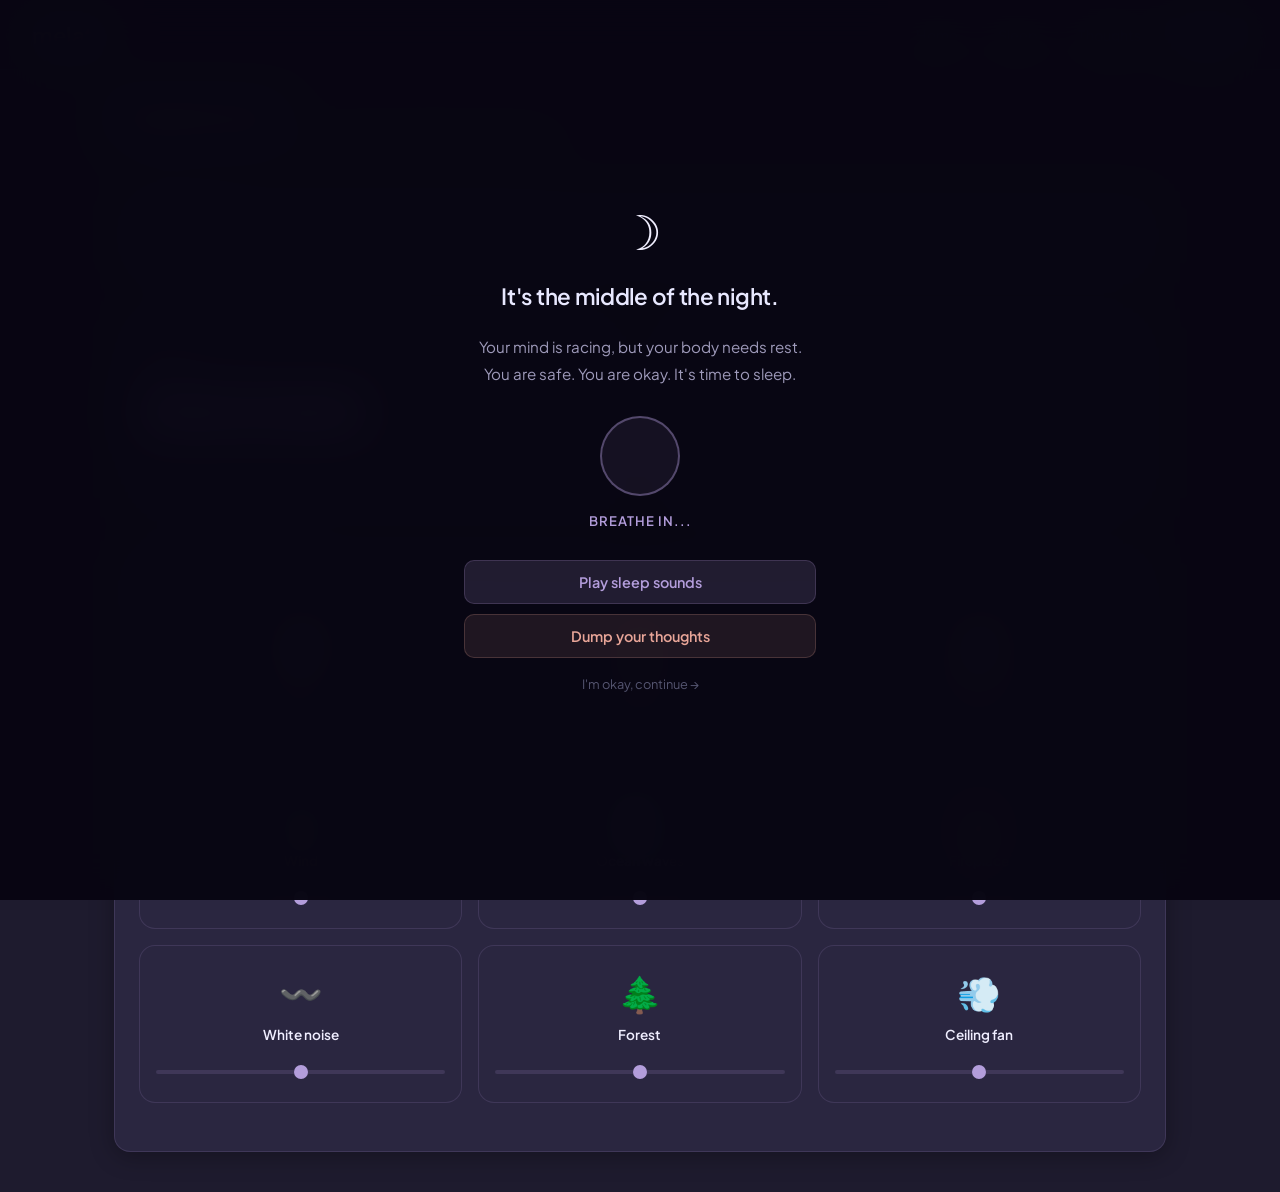
==== sound-room.html @ 8838c9f6 "initial commit" ====
<!DOCTYPE html>
<html lang="en">
<head>
  <meta charset="UTF-8"/>
  <meta name="viewport" content="width=device-width, initial-scale=1.0"/>
  <title>Melato — Sound Room</title>
  <link rel="stylesheet" href="style.css"/>
  <style>
    .sound-grid {
      display: grid;
      grid-template-columns: repeat(3, 1fr);
      gap: 16px;
      margin-bottom: 24px;
    }

    .sound-card {
      background: var(--bg-card);
      border: 1px solid var(--border);
      border-radius: var(--radius);
      padding: 24px 16px;
      text-align: center;
      cursor: pointer;
      transition: all 0.25s;
      position: relative;
      overflow: hidden;
      user-select: none;
    }

    .sound-card::before {
      content: '';
      position: absolute;
      inset: 0;
      background: var(--accent-glow);
      opacity: 0;
      transition: opacity 0.25s;
    }

    .sound-card:hover::before { opacity: 1; }

    .sound-card.playing {
      border-color: rgba(179,157,219,0.5);
      background: var(--bg-card-hover);
    }

    .sound-card.playing::before { opacity: 1; }

    .sound-emoji {
      font-size: 2.2rem;
      margin-bottom: 10px;
      display: block;
      position: relative;
      z-index: 1;
    }

    .sound-name {
      font-size: 0.85rem;
      font-weight: 600;
      color: var(--text);
      margin-bottom: 14px;
      position: relative;
      z-index: 1;
    }

    .sound-vol {
      width: 100%;
      position: relative;
      z-index: 1;
    }

    .vol-slider {
      -webkit-appearance: none;
      appearance: none;
      width: 100%;
      height: 4px;
      border-radius: 2px;
      background: var(--border);
      outline: none;
      border: none;
      padding: 0;
      cursor: pointer;
    }

    .vol-slider::-webkit-slider-thumb {
      -webkit-appearance: none;
      width: 14px; height: 14px;
      border-radius: 50%;
      background: var(--accent);
      cursor: pointer;
      transition: transform 0.15s;
    }

    .vol-slider::-webkit-slider-thumb:hover { transform: scale(1.3); }

    .playing-indicator {
      display: none;
      align-items: center;
      justify-content: center;
      gap: 3px;
      margin-bottom: 8px;
      position: relative;
      z-index: 1;
    }

    .sound-card.playing .playing-indicator { display: flex; }

    .bar {
      width: 3px;
      border-radius: 2px;
      background: var(--accent);
      animation: bounce 0.8s ease-in-out infinite;
    }

    .bar:nth-child(1) { height: 8px;  animation-delay: 0s; }
    .bar:nth-child(2) { height: 14px; animation-delay: 0.15s; }
    .bar:nth-child(3) { height: 10px; animation-delay: 0.3s; }
    .bar:nth-child(4) { height: 16px; animation-delay: 0.1s; }
    .bar:nth-child(5) { height: 8px;  animation-delay: 0.25s; }

    @keyframes bounce {
      0%, 100% { transform: scaleY(0.5); opacity: 0.6; }
      50%       { transform: scaleY(1);   opacity: 1; }
    }

    .master-row {
      display: flex;
      align-items: center;
      gap: 16px;
      margin-bottom: 12px;
    }

    .master-row label {
      text-transform: none;
      letter-spacing: 0;
      font-size: 0.9rem;
      font-weight: 600;
      color: var(--text);
      margin: 0;
      min-width: 80px;
    }

    .timer-row {
      display: flex;
      gap: 10px;
      flex-wrap: wrap;
    }

    .timer-btn {
      padding: 8px 18px;
      border-radius: 100px;
      border: 1px solid var(--border);
      background: transparent;
      color: var(--text-muted);
      font-family: var(--font);
      font-size: 0.82rem;
      font-weight: 600;
      cursor: pointer;
      transition: all 0.2s;
    }

    .timer-btn:hover { background: var(--accent-glow); color: var(--accent); border-color: var(--accent); }
    .timer-btn.active { background: var(--accent-glow); color: var(--accent); border-color: var(--accent); }

    .timer-display {
      text-align: center;
      padding: 16px;
      font-size: 2.5rem;
      font-weight: 700;
      color: var(--accent);
      letter-spacing: -1px;
    }

    .timer-label {
      text-align: center;
      font-size: 0.8rem;
      color: var(--text-muted);
      margin-top: -8px;
      margin-bottom: 8px;
    }

    .now-playing {
      display: flex;
      align-items: center;
      gap: 10px;
      flex-wrap: wrap;
    }

    .np-chip {
      display: inline-flex;
      align-items: center;
      gap: 6px;
      background: var(--accent-glow);
      border: 1px solid var(--border);
      border-radius: 100px;
      padding: 5px 12px;
      font-size: 0.78rem;
      color: var(--accent);
      font-weight: 600;
    }

    @media (max-width: 768px) {
      .sound-grid { grid-template-columns: repeat(2, 1fr); }
    }

    @media (max-width: 400px) {
      .sound-grid { grid-template-columns: repeat(2, 1fr); }
    }
  </style>
</head>
<body>

  <nav class="navbar">
    <a href="index.html" class="navbar-logo">mela<span>to</span></a>
    <ul class="navbar-links">
      <li><a href="index.html">Home</a></li>
      <li><a href="sleep-tracker.html">Sleep</a></li>
      <li><a href="thought-dump.html">Thoughts</a></li>
      <li><a href="sound-room.html" class="active">Sounds</a></li>
    </ul>
  </nav>

  <main class="page">
    <div class="page-header">
      <h1>Sound room</h1>
      <p>Mix ambient sounds to create your perfect sleep environment.</p>
    </div>

    <!-- Now playing -->
    <div class="card" style="margin-bottom: 20px;">
      <p class="card-title">Now playing</p>
      <div class="now-playing" id="now-playing">
        <span style="color:var(--text-muted); font-size:0.9rem;">No sounds playing — pick one below</span>
      </div>
    </div>

    <!-- Master volume + timer -->
    <div class="grid-2" style="margin-bottom: 20px;">
      <div class="card">
        <p class="card-title">Master volume</p>
        <div class="master-row">
          <label>Volume</label>
          <input type="range" class="vol-slider" id="master-vol" min="0" max="1" step="0.01" value="0.8" oninput="setMasterVol(this.value)" style="background: var(--border); border: none; padding: 0;"/>
        </div>
        <div style="display:flex; gap:10px; margin-top:12px;">
          <button class="btn btn-primary" style="flex:1; font-size:0.85rem;" onclick="stopAll()">Stop all</button>
          <button class="btn btn-ghost" style="flex:1; font-size:0.85rem;" onclick="playAll()">Play all</button>
        </div>
      </div>

      <div class="card">
        <p class="card-title">Sleep timer</p>
        <div class="timer-display" id="timer-display">—</div>
        <div class="timer-label" id="timer-label">Choose how long to play</div>
        <div class="timer-row">
          <button class="timer-btn" onclick="setTimer(15)">15 min</button>
          <button class="timer-btn" onclick="setTimer(30)">30 min</button>
          <button class="timer-btn" onclick="setTimer(45)">45 min</button>
          <button class="timer-btn" onclick="setTimer(60)">60 min</button>
          <button class="timer-btn" onclick="cancelTimer()">Cancel</button>
        </div>
      </div>
    </div>

    <!-- Sound cards -->
    <div class="card">
      <p class="card-title">Choose your sounds</p>
      <div class="sound-grid" id="sound-grid">
        <!-- JS renders these -->
      </div>
    </div>
  </main>

  <nav class="bottom-nav">
    <div class="bottom-nav-inner">
      <a href="index.html" class="bottom-nav-item">
        <svg viewBox="0 0 24 24"><path d="M3 9l9-7 9 7v11a2 2 0 0 1-2 2H5a2 2 0 0 1-2-2z"/><polyline points="9,22 9,12 15,12 15,22"/></svg>
        Home
      </a>
      <a href="sleep-tracker.html" class="bottom-nav-item">
        <svg viewBox="0 0 24 24"><path d="M12 2a10 10 0 1 0 10 10"/><path d="M12 6v6l4 2"/></svg>
        Sleep
      </a>
      <a href="thought-dump.html" class="bottom-nav-item">
        <svg viewBox="0 0 24 24"><path d="M14 2H6a2 2 0 0 0-2 2v16a2 2 0 0 0 2 2h12a2 2 0 0 0 2-2V8z"/><polyline points="14,2 14,8 20,8"/></svg>
        Thoughts
      </a>
      <a href="sound-room.html" class="bottom-nav-item active">
        <svg viewBox="0 0 24 24"><path d="M9 18V5l12-2v13"/><circle cx="6" cy="18" r="3"/><circle cx="18" cy="16" r="3"/></svg>
        Sounds
      </a>
    </div>
  </nav>

  <script src="script.js"></script>
  <script>
    const SOUNDS = [
      { id: 'rain',       name: 'Heavy rain',     emoji: '🌧️', freq: 100, type: 'noise' },
      { id: 'drizzle',    name: 'Light drizzle',  emoji: '🌦️', freq: 200, type: 'noise' },
      { id: 'thunder',    name: 'Distant thunder', emoji: '⛈️', freq: 60,  type: 'noise' },
      { id: 'wind',       name: 'Wind',            emoji: '🍃', freq: 400, type: 'noise' },
      { id: 'waves',      name: 'Ocean waves',     emoji: '🌊', freq: 80,  type: 'noise' },
      { id: 'fire',       name: 'Fireplace',       emoji: '🔥', freq: 300, type: 'noise' },
      { id: 'whitenoise', name: 'White noise',     emoji: '〰️', freq: 0,   type: 'white' },
      { id: 'forest',     name: 'Forest',          emoji: '🌲', freq: 500, type: 'noise' },
      { id: 'fan',        name: 'Ceiling fan',     emoji: '💨', freq: 120, type: 'noise' },
    ];

    const ctx = new (window.AudioContext || window.webkitAudioContext)();
    const nodes = {};
    let masterGain = ctx.createGain();
    masterGain.gain.value = 0.8;
    masterGain.connect(ctx.destination);
    let timerInterval = null;
    let timerSecs = 0;

    function createNoise(sound, vol) {
      const bufferSize = 4096;
      const buffer = ctx.createBuffer(1, bufferSize, ctx.sampleRate);
      const data = buffer.getChannelData(0);
      for (let i = 0; i < bufferSize; i++) data[i] = Math.random() * 2 - 1;
      const source = ctx.createBufferSource();
      source.buffer = buffer;
      source.loop = true;

      const gainNode = ctx.createGain();
      gainNode.gain.value = vol;

      if (sound.type === 'noise' && sound.freq > 0) {
        const filter = ctx.createBiquadFilter();
        filter.type = sound.id === 'wind' ? 'bandpass' : 'lowpass';
        filter.frequency.value = sound.freq;
        filter.Q.value = sound.id === 'waves' ? 0.5 : 1;
        source.connect(filter);
        filter.connect(gainNode);
      } else {
        source.connect(gainNode);
      }

      gainNode.connect(masterGain);
      source.start();
      return { source, gainNode };
    }

    function toggleSound(id) {
      if (ctx.state === 'suspended') ctx.resume();
      if (nodes[id]) {
        nodes[id].source.stop();
        nodes[id].gainNode.disconnect();
        delete nodes[id];
        document.getElementById('card-' + id).classList.remove('playing');
      } else {
        const sound = SOUNDS.find(s => s.id === id);
        const vol = parseFloat(document.getElementById('vol-' + id).value);
        nodes[id] = createNoise(sound, vol);
        document.getElementById('card-' + id).classList.add('playing');
      }
      updateNowPlaying();
    }

    function setVol(id, val) {
      if (nodes[id]) nodes[id].gainNode.gain.value = parseFloat(val);
    }

    function setMasterVol(val) {
      masterGain.gain.value = parseFloat(val);
    }

    function stopAll() {
      Object.keys(nodes).forEach(id => {
        nodes[id].source.stop();
        nodes[id].gainNode.disconnect();
        delete nodes[id];
        document.getElementById('card-' + id).classList.remove('playing');
      });
      updateNowPlaying();
    }

    function playAll() {
      if (ctx.state === 'suspended') ctx.resume();
      SOUNDS.forEach(s => {
        if (!nodes[s.id]) {
          const vol = parseFloat(document.getElementById('vol-' + s.id).value);
          nodes[s.id] = createNoise(s, vol * 0.3);
          document.getElementById('card-' + s.id).classList.add('playing');
        }
      });
      updateNowPlaying();
    }

    function updateNowPlaying() {
      const playing = SOUNDS.filter(s => nodes[s.id]);
      const el = document.getElementById('now-playing');
      if (!playing.length) {
        el.innerHTML = '<span style="color:var(--text-muted); font-size:0.9rem;">No sounds playing — pick one below</span>';
      } else {
        el.innerHTML = playing.map(s =>
          `<span class="np-chip">${s.emoji} ${s.name}</span>`
        ).join('');
      }
    }

    function setTimer(mins) {
      if (timerInterval) clearInterval(timerInterval);
      timerSecs = mins * 60;
      document.querySelectorAll('.timer-btn').forEach(b => b.classList.remove('active'));
      event.target.classList.add('active');
      updateTimerDisplay();
      timerInterval = setInterval(() => {
        timerSecs--;
        updateTimerDisplay();
        if (timerSecs <= 0) {
          clearInterval(timerInterval);
          timerInterval = null;
          fadeSoundsOut();
        }
      }, 1000);
    }

    function cancelTimer() {
      if (timerInterval) clearInterval(timerInterval);
      timerInterval = null;
      timerSecs = 0;
      document.getElementById('timer-display').textContent = '—';
      document.getElementById('timer-label').textContent = 'Choose how long to play';
      document.querySelectorAll('.timer-btn').forEach(b => b.classList.remove('active'));
    }

    function updateTimerDisplay() {
      const m = Math.floor(timerSecs / 60);
      const s = timerSecs % 60;
      document.getElementById('timer-display').textContent =
        String(m).padStart(2,'0') + ':' + String(s).padStart(2,'0');
      document.getElementById('timer-label').textContent = 'Sounds will fade when timer ends';
    }

    function fadeSoundsOut() {
      const fadeTime = 5;
      Object.keys(nodes).forEach(id => {
        nodes[id].gainNode.gain.linearRampToValueAtTime(0, ctx.currentTime + fadeTime);
      });
      setTimeout(stopAll, fadeTime * 1000 + 200);
    }

    // Render sound cards
    const grid = document.getElementById('sound-grid');
    grid.innerHTML = SOUNDS.map(s => `
      <div class="sound-card" id="card-${s.id}" onclick="toggleSound('${s.id}')">
        <div class="playing-indicator">
          <div class="bar"></div><div class="bar"></div><div class="bar"></div>
          <div class="bar"></div><div class="bar"></div>
        </div>
        <span class="sound-emoji">${s.emoji}</span>
        <div class="sound-name">${s.name}</div>
        <div class="sound-vol" onclick="event.stopPropagation()">
          <input type="range" class="vol-slider" id="vol-${s.id}"
            min="0" max="1" step="0.01" value="0.5"
            oninput="setVol('${s.id}', this.value)"/>
        </div>
      </div>`).join('');
  </script>
</body>
</html>
---- style.css ----
@import url('https://fonts.googleapis.com/css2?family=Plus+Jakarta+Sans:wght@300;400;500;600;700&display=swap');

* {
  margin: 0;
  padding: 0;
  box-sizing: border-box;
}

:root {
  --bg: #1e1b2e;
  --bg-card: #2a2640;
  --bg-card-hover: #312d4e;
  --accent: #b39ddb;
  --accent-2: #e8a598;
  --accent-glow: rgba(179, 157, 219, 0.15);
  --text: #f0eeff;
  --text-muted: #9e9aba;
  --border: rgba(179, 157, 219, 0.15);
  --radius: 16px;
  --radius-sm: 10px;
  --shadow: 0 4px 24px rgba(0,0,0,0.3);
  --nav-height: 70px;
  --bottom-nav-height: 72px;
  --font: 'Plus Jakarta Sans', sans-serif;
}

html, body {
  background: var(--bg);
  color: var(--text);
  font-family: var(--font);
  min-height: 100vh;
  overflow-x: hidden;
}

::-webkit-scrollbar { width: 6px; }
::-webkit-scrollbar-track { background: var(--bg); }
::-webkit-scrollbar-thumb { background: var(--border); border-radius: 10px; }

.navbar {
  position: fixed;
  top: 0; left: 0; right: 0;
  height: var(--nav-height);
  background: rgba(30, 27, 46, 0.85);
  backdrop-filter: blur(16px);
  -webkit-backdrop-filter: blur(16px);
  border-bottom: 1px solid var(--border);
  display: flex;
  align-items: center;
  justify-content: space-between;
  padding: 0 32px;
  z-index: 100;
}

.navbar-logo {
  font-size: 1.4rem;
  font-weight: 700;
  color: var(--text);
  text-decoration: none;
  letter-spacing: -0.5px;
}

.navbar-logo span { color: var(--accent); }

.navbar-links {
  display: flex;
  gap: 8px;
  list-style: none;
}

.navbar-links a {
  text-decoration: none;
  color: var(--text-muted);
  font-size: 0.9rem;
  font-weight: 500;
  padding: 8px 16px;
  border-radius: var(--radius-sm);
  transition: all 0.2s;
}

.navbar-links a:hover,
.navbar-links a.active {
  color: var(--text);
  background: var(--accent-glow);
}

.navbar-links a.active { color: var(--accent); }

.bottom-nav {
  display: none;
  position: fixed;
  bottom: 0; left: 0; right: 0;
  height: var(--bottom-nav-height);
  background: rgba(30, 27, 46, 0.95);
  backdrop-filter: blur(16px);
  -webkit-backdrop-filter: blur(16px);
  border-top: 1px solid var(--border);
  z-index: 100;
  padding: 0 8px;
}

.bottom-nav-inner {
  display: flex;
  justify-content: space-around;
  align-items: center;
  height: 100%;
}

.bottom-nav-item {
  display: flex;
  flex-direction: column;
  align-items: center;
  gap: 4px;
  text-decoration: none;
  color: var(--text-muted);
  font-size: 0.7rem;
  font-weight: 500;
  padding: 8px 12px;
  border-radius: var(--radius-sm);
  transition: all 0.2s;
  flex: 1;
}

.bottom-nav-item svg {
  width: 22px;
  height: 22px;
  stroke: currentColor;
  fill: none;
  stroke-width: 1.8;
  stroke-linecap: round;
  stroke-linejoin: round;
}

.bottom-nav-item:hover,
.bottom-nav-item.active { color: var(--accent); }

.page {
  min-height: 100vh;
  padding-top: calc(var(--nav-height) + 24px);
  padding-bottom: 40px;
  padding-left: 24px;
  padding-right: 24px;
  max-width: 1100px;
  margin: 0 auto;
}

.card {
  background: var(--bg-card);
  border-radius: var(--radius);
  border: 1px solid var(--border);
  padding: 24px;
  box-shadow: var(--shadow);
  transition: background 0.2s, transform 0.2s;
}

.card:hover { background: var(--bg-card-hover); }

.card-title {
  font-size: 0.75rem;
  font-weight: 600;
  text-transform: uppercase;
  letter-spacing: 1px;
  color: var(--text-muted);
  margin-bottom: 16px;
}

.grid-2 { display: grid; grid-template-columns: repeat(2, 1fr); gap: 20px; }
.grid-3 { display: grid; grid-template-columns: repeat(3, 1fr); gap: 20px; }

.btn {
  display: inline-flex;
  align-items: center;
  justify-content: center;
  gap: 8px;
  padding: 12px 24px;
  border-radius: var(--radius-sm);
  font-family: var(--font);
  font-size: 0.9rem;
  font-weight: 600;
  cursor: pointer;
  border: none;
  transition: all 0.2s;
  text-decoration: none;
}

.btn-primary { background: var(--accent); color: #1e1b2e; }
.btn-primary:hover { opacity: 0.9; transform: translateY(-1px); }
.btn-ghost { background: transparent; color: var(--text-muted); border: 1px solid var(--border); }
.btn-ghost:hover { background: var(--accent-glow); color: var(--text); }

input, textarea, select {
  font-family: var(--font);
  background: rgba(255,255,255,0.05);
  border: 1px solid var(--border);
  border-radius: var(--radius-sm);
  color: var(--text);
  padding: 12px 16px;
  font-size: 0.9rem;
  width: 100%;
  transition: border-color 0.2s;
  outline: none;
}

input:focus, textarea:focus, select:focus { border-color: var(--accent); }
input::placeholder, textarea::placeholder { color: var(--text-muted); }

label {
  display: block;
  font-size: 0.8rem;
  font-weight: 600;
  color: var(--text-muted);
  margin-bottom: 6px;
  text-transform: uppercase;
  letter-spacing: 0.5px;
}

.form-group { margin-bottom: 16px; }

.page-header { margin-bottom: 32px; }
.page-header h1 { font-size: 1.8rem; font-weight: 700; color: var(--text); letter-spacing: -0.5px; }
.page-header p { color: var(--text-muted); margin-top: 6px; font-size: 0.95rem; }

.stat-pill {
  display: inline-flex;
  align-items: center;
  gap: 6px;
  background: var(--accent-glow);
  border: 1px solid var(--border);
  border-radius: 100px;
  padding: 6px 14px;
  font-size: 0.8rem;
  color: var(--accent);
  font-weight: 600;
}

.glass {
  background: rgba(42, 38, 64, 0.6);
  backdrop-filter: blur(20px);
  -webkit-backdrop-filter: blur(20px);
  border: 1px solid rgba(179, 157, 219, 0.2);
  border-radius: var(--radius);
}

@media (max-width: 768px) {
  .navbar { display: none; }
  .bottom-nav { display: flex; }
  .page {
    padding-top: 24px;
    padding-bottom: calc(var(--bottom-nav-height) + 24px);
    padding-left: 16px;
    padding-right: 16px;
  }
  .grid-2, .grid-3 { grid-template-columns: 1fr; }
  .page-header h1 { font-size: 1.4rem; }
}
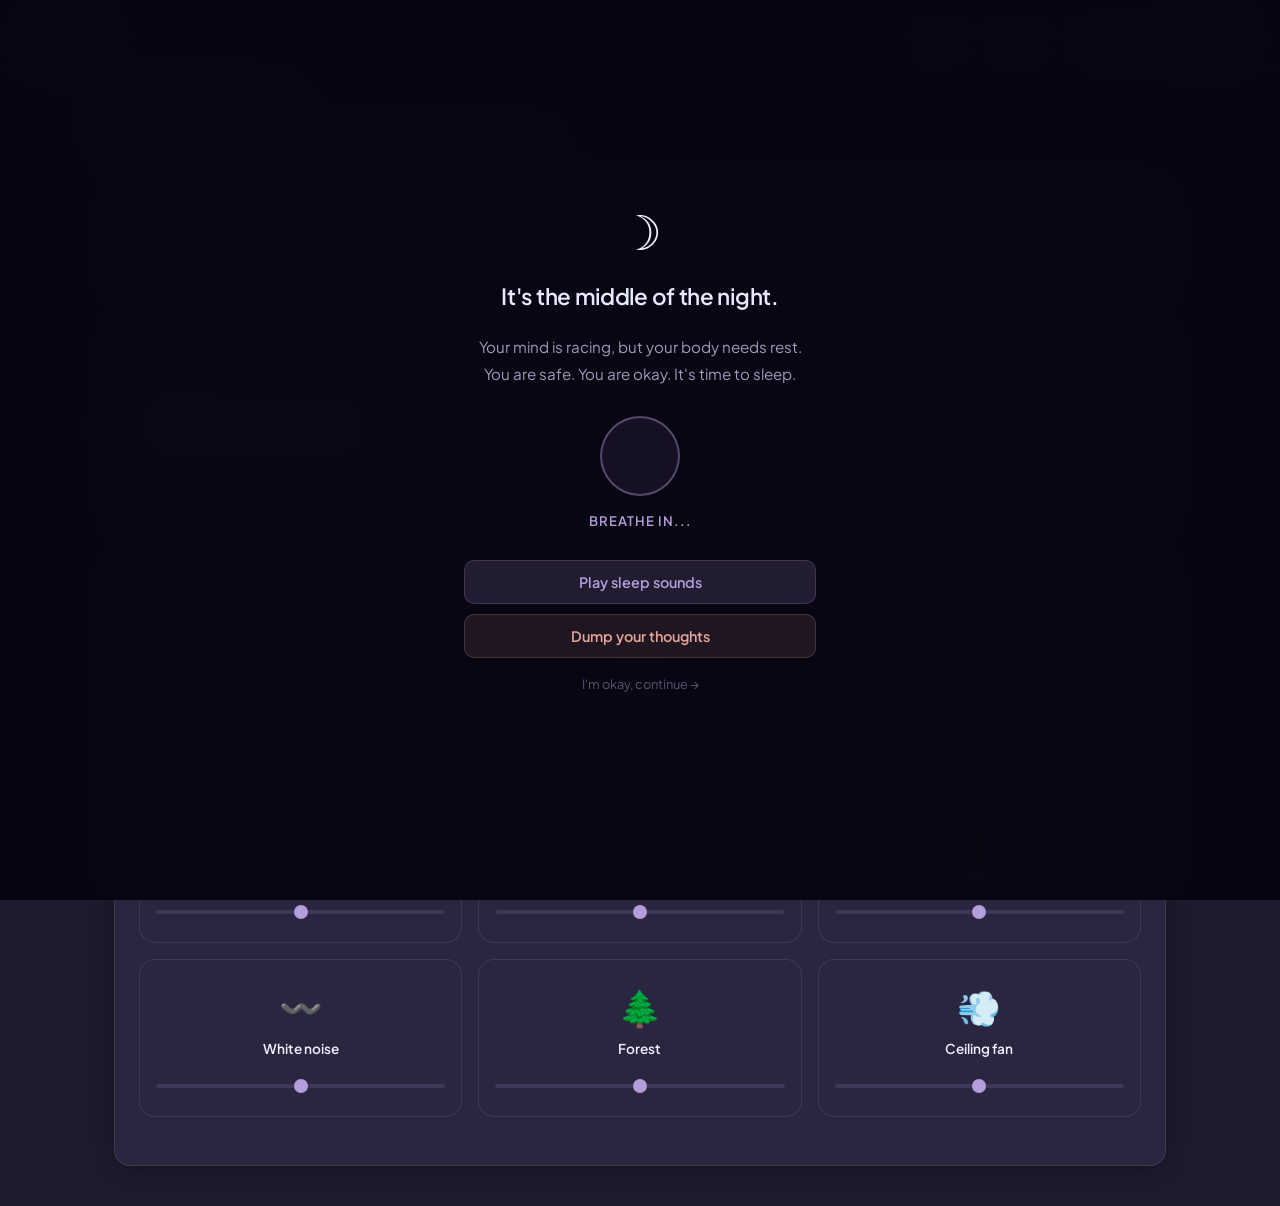
==== commit 6670a969: "Fix HTML formatting and update sound frequencies" ====
--- a/sound-room.html
+++ b/sound-room.html
@@ -182,6 +182,7 @@
       align-items: center;
       gap: 10px;
       flex-wrap: wrap;
+      min-height: 32px;
     }
 
     .np-chip {
@@ -200,10 +201,6 @@
     @media (max-width: 768px) {
       .sound-grid { grid-template-columns: repeat(2, 1fr); }
     }
-
-    @media (max-width: 400px) {
-      .sound-grid { grid-template-columns: repeat(2, 1fr); }
-    }
   </style>
 </head>
 <body>
@@ -224,7 +221,6 @@
       <p>Mix ambient sounds to create your perfect sleep environment.</p>
     </div>
 
-    <!-- Now playing -->
     <div class="card" style="margin-bottom: 20px;">
       <p class="card-title">Now playing</p>
       <div class="now-playing" id="now-playing">
@@ -232,13 +228,14 @@
       </div>
     </div>
 
-    <!-- Master volume + timer -->
     <div class="grid-2" style="margin-bottom: 20px;">
       <div class="card">
         <p class="card-title">Master volume</p>
         <div class="master-row">
           <label>Volume</label>
-          <input type="range" class="vol-slider" id="master-vol" min="0" max="1" step="0.01" value="0.8" oninput="setMasterVol(this.value)" style="background: var(--border); border: none; padding: 0;"/>
+          <input type="range" class="vol-slider" id="master-vol" min="0" max="1" step="0.01" value="0.8"
+            oninput="setMasterVol(this.value)"
+            style="background: var(--border); border: none; padding: 0;"/>
         </div>
         <div style="display:flex; gap:10px; margin-top:12px;">
           <button class="btn btn-primary" style="flex:1; font-size:0.85rem;" onclick="stopAll()">Stop all</button>
@@ -251,21 +248,18 @@
         <div class="timer-display" id="timer-display">—</div>
         <div class="timer-label" id="timer-label">Choose how long to play</div>
         <div class="timer-row">
-          <button class="timer-btn" onclick="setTimer(15)">15 min</button>
-          <button class="timer-btn" onclick="setTimer(30)">30 min</button>
-          <button class="timer-btn" onclick="setTimer(45)">45 min</button>
-          <button class="timer-btn" onclick="setTimer(60)">60 min</button>
+          <button class="timer-btn" onclick="setTimer(15, this)">15 min</button>
+          <button class="timer-btn" onclick="setTimer(30, this)">30 min</button>
+          <button class="timer-btn" onclick="setTimer(45, this)">45 min</button>
+          <button class="timer-btn" onclick="setTimer(60, this)">60 min</button>
           <button class="timer-btn" onclick="cancelTimer()">Cancel</button>
         </div>
       </div>
     </div>
 
-    <!-- Sound cards -->
     <div class="card">
       <p class="card-title">Choose your sounds</p>
-      <div class="sound-grid" id="sound-grid">
-        <!-- JS renders these -->
-      </div>
+      <div class="sound-grid" id="sound-grid"></div>
     </div>
   </main>
 
@@ -293,15 +287,15 @@
   <script src="script.js"></script>
   <script>
     const SOUNDS = [
-      { id: 'rain',       name: 'Heavy rain',     emoji: '🌧️', freq: 100, type: 'noise' },
-      { id: 'drizzle',    name: 'Light drizzle',  emoji: '🌦️', freq: 200, type: 'noise' },
-      { id: 'thunder',    name: 'Distant thunder', emoji: '⛈️', freq: 60,  type: 'noise' },
-      { id: 'wind',       name: 'Wind',            emoji: '🍃', freq: 400, type: 'noise' },
-      { id: 'waves',      name: 'Ocean waves',     emoji: '🌊', freq: 80,  type: 'noise' },
-      { id: 'fire',       name: 'Fireplace',       emoji: '🔥', freq: 300, type: 'noise' },
-      { id: 'whitenoise', name: 'White noise',     emoji: '〰️', freq: 0,   type: 'white' },
-      { id: 'forest',     name: 'Forest',          emoji: '🌲', freq: 500, type: 'noise' },
-      { id: 'fan',        name: 'Ceiling fan',     emoji: '💨', freq: 120, type: 'noise' },
+      { id: 'rain',       name: 'Heavy rain',      emoji: '🌧️', freq: 800,  filterType: 'lowpass' },
+      { id: 'drizzle',    name: 'Light drizzle',   emoji: '🌦️', freq: 2000, filterType: 'lowpass' },
+      { id: 'thunder',    name: 'Distant thunder', emoji: '⛈️', freq: 150,  filterType: 'lowpass' },
+      { id: 'wind',       name: 'Wind',            emoji: '🍃', freq: 600,  filterType: 'bandpass' },
+      { id: 'waves',      name: 'Ocean waves',     emoji: '🌊', freq: 300,  filterType: 'lowpass' },
+      { id: 'fire',       name: 'Fireplace',       emoji: '🔥', freq: 1200, filterType: 'lowpass' },
+      { id: 'whitenoise', name: 'White noise',     emoji: '〰️', freq: 0,    filterType: 'none' },
+      { id: 'forest',     name: 'Forest',          emoji: '🌲', freq: 2500, filterType: 'highpass' },
+      { id: 'fan',        name: 'Ceiling fan',     emoji: '💨', freq: 400,  filterType: 'bandpass' },
     ];
 
     const ctx = new (window.AudioContext || window.webkitAudioContext)();
@@ -313,10 +307,11 @@
     let timerSecs = 0;
 
     function createNoise(sound, vol) {
-      const bufferSize = 4096;
+      const bufferSize = ctx.sampleRate * 2;
       const buffer = ctx.createBuffer(1, bufferSize, ctx.sampleRate);
       const data = buffer.getChannelData(0);
       for (let i = 0; i < bufferSize; i++) data[i] = Math.random() * 2 - 1;
+
       const source = ctx.createBufferSource();
       source.buffer = buffer;
       source.loop = true;
@@ -324,11 +319,11 @@
       const gainNode = ctx.createGain();
       gainNode.gain.value = vol;
 
-      if (sound.type === 'noise' && sound.freq > 0) {
+      if (sound.freq > 0) {
         const filter = ctx.createBiquadFilter();
-        filter.type = sound.id === 'wind' ? 'bandpass' : 'lowpass';
+        filter.type = sound.filterType || 'lowpass';
         filter.frequency.value = sound.freq;
-        filter.Q.value = sound.id === 'waves' ? 0.5 : 1;
+        filter.Q.value = sound.filterType === 'bandpass' ? 0.8 : 1.2;
         source.connect(filter);
         filter.connect(gainNode);
       } else {
@@ -398,11 +393,11 @@
       }
     }
 
-    function setTimer(mins) {
+    function setTimer(mins, btn) {
       if (timerInterval) clearInterval(timerInterval);
       timerSecs = mins * 60;
       document.querySelectorAll('.timer-btn').forEach(b => b.classList.remove('active'));
-      event.target.classList.add('active');
+      btn.classList.add('active');
       updateTimerDisplay();
       timerInterval = setInterval(() => {
         timerSecs--;
@@ -458,4 +453,4 @@
       </div>`).join('');
   </script>
 </body>
-</html>+</html>
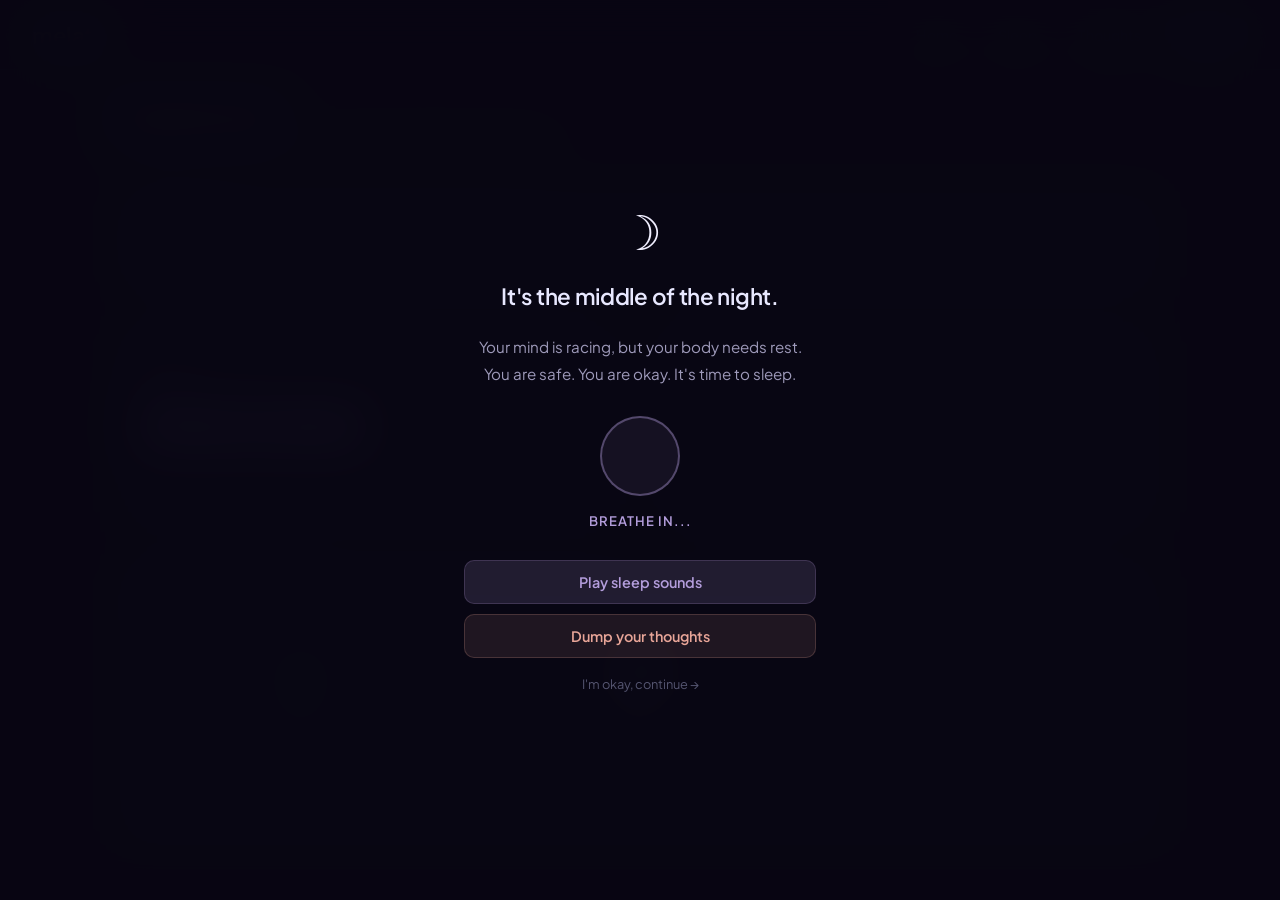
==== commit 14c8ed56: "Refactor sound-room.html for improved layout and styles Updated sound-card styles and functionality " ====
--- a/sound-room.html
+++ b/sound-room.html
@@ -17,7 +17,7 @@
       background: var(--bg-card);
       border: 1px solid var(--border);
       border-radius: var(--radius);
-      padding: 24px 16px;
+      padding: 32px 16px;
       text-align: center;
       cursor: pointer;
       transition: all 0.25s;
@@ -45,18 +45,18 @@
     .sound-card.playing::before { opacity: 1; }
 
     .sound-emoji {
-      font-size: 2.2rem;
-      margin-bottom: 10px;
+      font-size: 2.8rem;
+      margin-bottom: 12px;
       display: block;
       position: relative;
       z-index: 1;
     }
 
     .sound-name {
-      font-size: 0.85rem;
+      font-size: 0.95rem;
       font-weight: 600;
       color: var(--text);
-      margin-bottom: 14px;
+      margin-bottom: 18px;
       position: relative;
       z-index: 1;
     }
@@ -96,7 +96,7 @@
       align-items: center;
       justify-content: center;
       gap: 3px;
-      margin-bottom: 8px;
+      margin-bottom: 10px;
       position: relative;
       z-index: 1;
     }
@@ -199,7 +199,7 @@
     }
 
     @media (max-width: 768px) {
-      .sound-grid { grid-template-columns: repeat(2, 1fr); }
+      .sound-grid { grid-template-columns: repeat(3, 1fr); }
     }
   </style>
 </head>
@@ -233,7 +233,8 @@
         <p class="card-title">Master volume</p>
         <div class="master-row">
           <label>Volume</label>
-          <input type="range" class="vol-slider" id="master-vol" min="0" max="1" step="0.01" value="0.8"
+          <input type="range" class="vol-slider" id="master-vol"
+            min="0" max="1" step="0.01" value="0.8"
             oninput="setMasterVol(this.value)"
             style="background: var(--border); border: none; padding: 0;"/>
         </div>
@@ -287,30 +288,45 @@
   <script src="script.js"></script>
   <script>
     const SOUNDS = [
-      { id: 'rain',       name: 'Heavy rain',      emoji: '🌧️', freq: 800,  filterType: 'lowpass' },
-      { id: 'drizzle',    name: 'Light drizzle',   emoji: '🌦️', freq: 2000, filterType: 'lowpass' },
-      { id: 'thunder',    name: 'Distant thunder', emoji: '⛈️', freq: 150,  filterType: 'lowpass' },
-      { id: 'wind',       name: 'Wind',            emoji: '🍃', freq: 600,  filterType: 'bandpass' },
-      { id: 'waves',      name: 'Ocean waves',     emoji: '🌊', freq: 300,  filterType: 'lowpass' },
-      { id: 'fire',       name: 'Fireplace',       emoji: '🔥', freq: 1200, filterType: 'lowpass' },
-      { id: 'whitenoise', name: 'White noise',     emoji: '〰️', freq: 0,    filterType: 'none' },
-      { id: 'forest',     name: 'Forest',          emoji: '🌲', freq: 2500, filterType: 'highpass' },
-      { id: 'fan',        name: 'Ceiling fan',     emoji: '💨', freq: 400,  filterType: 'bandpass' },
+      { id: 'forest', name: 'Forest',      emoji: '🌲' },
+      { id: 'wind',   name: 'Rain',        emoji: '🌧️' },
+      { id: 'white',  name: 'White noise', emoji: '〰️' },
     ];
 
     const ctx = new (window.AudioContext || window.webkitAudioContext)();
     const nodes = {};
-    let masterGain = ctx.createGain();
+    const masterGain = ctx.createGain();
     masterGain.gain.value = 0.8;
     masterGain.connect(ctx.destination);
     let timerInterval = null;
     let timerSecs = 0;
 
     function createNoise(sound, vol) {
-      const bufferSize = ctx.sampleRate * 2;
-      const buffer = ctx.createBuffer(1, bufferSize, ctx.sampleRate);
+      const sampleRate = ctx.sampleRate;
+      const bufferSize = sampleRate * 3;
+      const buffer = ctx.createBuffer(1, bufferSize, sampleRate);
       const data = buffer.getChannelData(0);
-      for (let i = 0; i < bufferSize; i++) data[i] = Math.random() * 2 - 1;
+
+      if (sound.id === 'white') {
+        // Pure white noise — all frequencies equally
+        for (let i = 0; i < bufferSize; i++) {
+          data[i] = Math.random() * 2 - 1;
+        }
+      } else if (sound.id === 'wind') {
+        // Wind — slow swelling white noise shaped into gusts
+        for (let i = 0; i < bufferSize; i++) {
+          const gust = (Math.sin(i / (sampleRate * 1.5)) * 0.5 + 0.5);
+          data[i] = (Math.random() * 2 - 1) * gust;
+        }
+      } else if (sound.id === 'forest') {
+        // Forest — brown noise (each sample depends on previous, deeper rumble)
+        let lastOut = 0;
+        for (let i = 0; i < bufferSize; i++) {
+          const white = Math.random() * 2 - 1;
+          lastOut = (lastOut + (0.02 * white)) / 1.02;
+          data[i] = lastOut * 8;
+        }
+      }
 
       const source = ctx.createBufferSource();
       source.buffer = buffer;
@@ -319,14 +335,23 @@
       const gainNode = ctx.createGain();
       gainNode.gain.value = vol;
 
-      if (sound.freq > 0) {
+      // Apply filters per sound
+      if (sound.id === 'wind') {
         const filter = ctx.createBiquadFilter();
-        filter.type = sound.filterType || 'lowpass';
-        filter.frequency.value = sound.freq;
-        filter.Q.value = sound.filterType === 'bandpass' ? 0.8 : 1.2;
+        filter.type = 'bandpass';
+        filter.frequency.value = 400;
+        filter.Q.value = 0.5;
+        source.connect(filter);
+        filter.connect(gainNode);
+      } else if (sound.id === 'forest') {
+        const filter = ctx.createBiquadFilter();
+        filter.type = 'highpass';
+        filter.frequency.value = 1800;
+        filter.Q.value = 0.8;
         source.connect(filter);
         filter.connect(gainNode);
       } else {
+        // white noise — no filter
         source.connect(gainNode);
       }
 
@@ -374,7 +399,7 @@
       SOUNDS.forEach(s => {
         if (!nodes[s.id]) {
           const vol = parseFloat(document.getElementById('vol-' + s.id).value);
-          nodes[s.id] = createNoise(s, vol * 0.3);
+          nodes[s.id] = createNoise(s, vol * 0.6);
           document.getElementById('card-' + s.id).classList.add('playing');
         }
       });
